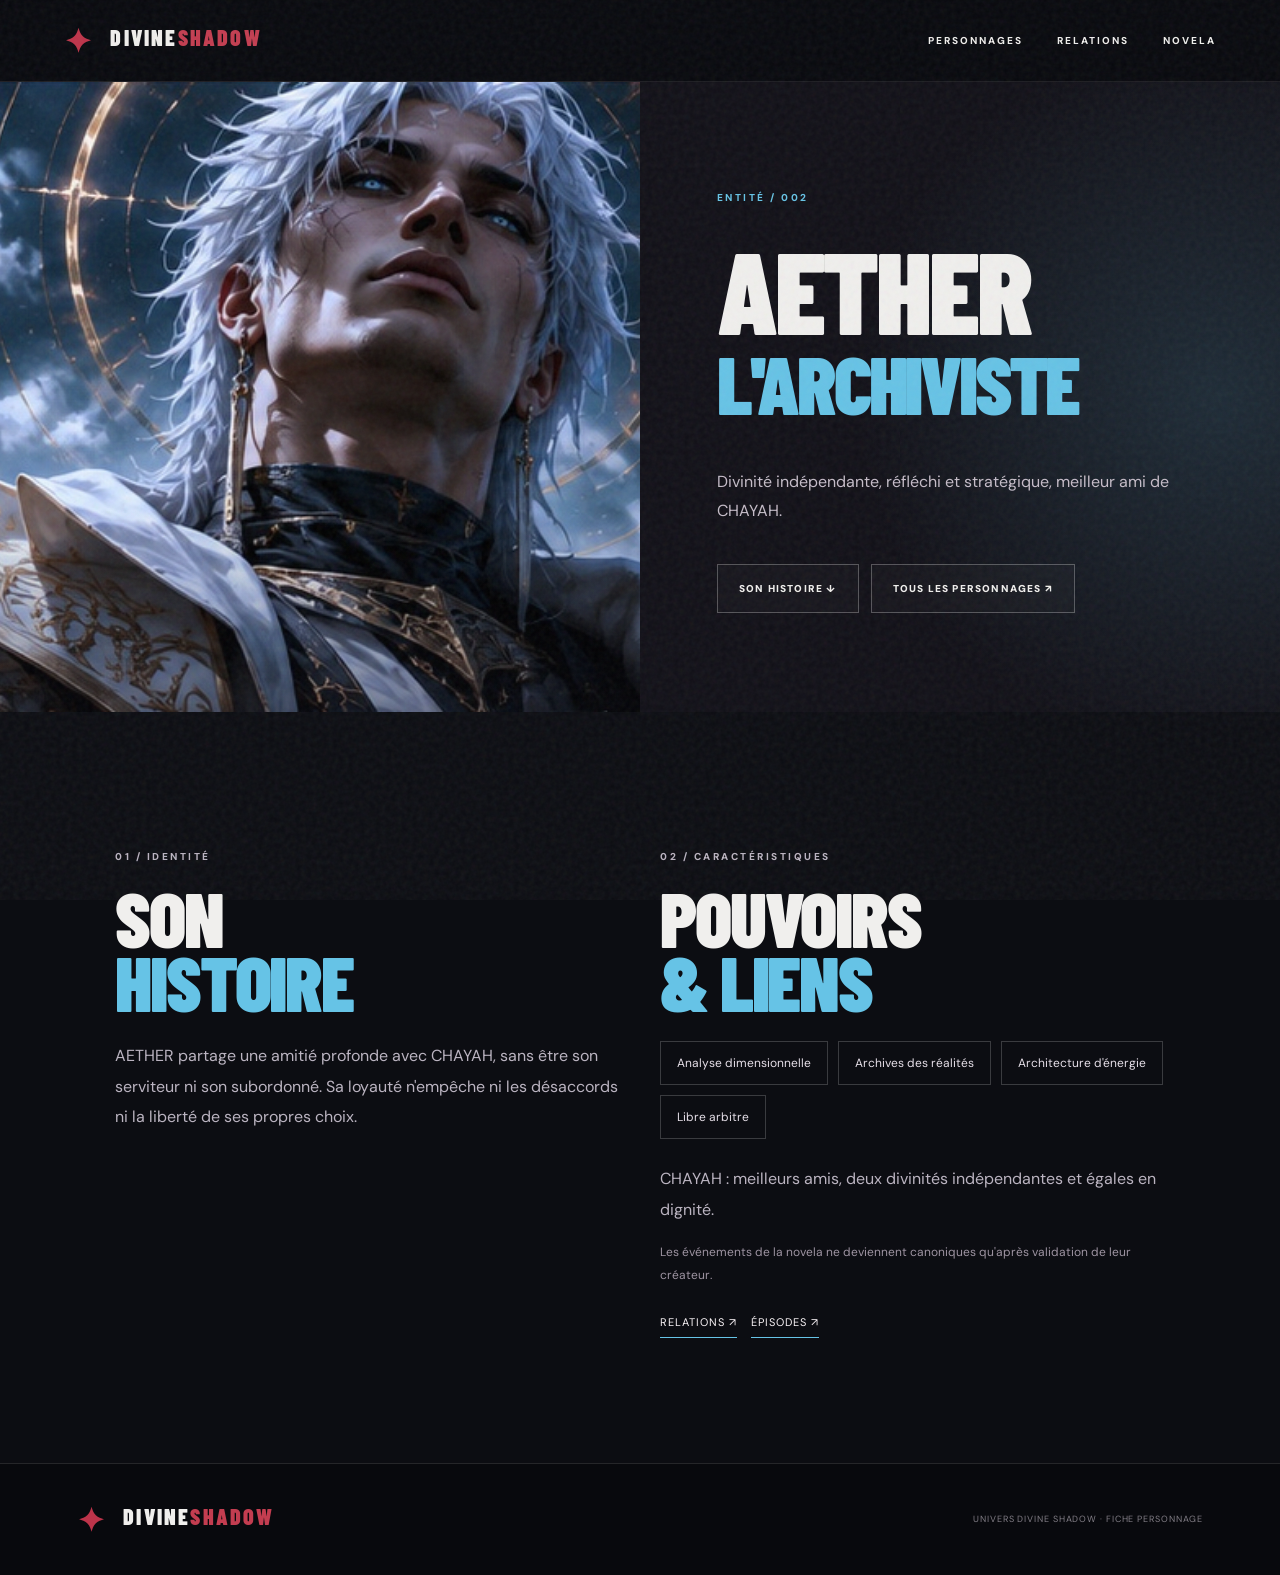
==== aether.html @ e6982efb "Refresh common profile assets for seven-character roster" ====
<!doctype html>
<html lang="fr"><head><meta charset="UTF-8"><meta name="viewport" content="width=device-width,initial-scale=1"><meta name="theme-color" content="#08090d"><meta name="description" content="Fiche personnage — DIVINE SHADOW"><title>Personnage — DIVINE SHADOW</title><link rel="stylesheet" href="./styles.css"><link rel="stylesheet" href="./profile.css?v=4"></head>
<body data-character="aether"><div class="noise"></div><header class="nav"><a class="brand" href="./index.html#accueil"><span class="sigil">✦</span> DIVINE<span>SHADOW</span></a><button id="menu" class="menu" aria-label="Afficher le menu" aria-controls="links" aria-expanded="false">☰</button><nav id="links"><a href="./index.html#personnages">PERSONNAGES</a><a href="./relations.html">RELATIONS</a><a href="./novela.html">NOVELA</a></nav></header>
<main class="profile-shell"><section class="profile-hero"><div class="profile-visual"><img id="profile-image" alt="Portrait du personnage" loading="eager" decoding="async"></div><div class="profile-intro"><p class="eyebrow" id="profile-kind"></p><h1><span id="profile-name"></span><em id="profile-title"></em></h1><p id="profile-intro"></p><div class="profile-actions"><a class="btn outline" href="#identite">SON HISTOIRE ↓</a><a class="btn outline" href="./index.html#personnages">TOUS LES PERSONNAGES ↗</a></div></div></section>
<section id="identite" class="section people"><div class="profile-info"><div><p class="eyebrow">01 / IDENTITÉ</p><h2>SON<br><em>HISTOIRE</em></h2><p id="profile-story"></p></div><div><p class="eyebrow">02 / CARACTÉRISTIQUES</p><h2>POUVOIRS<br><em>& LIENS</em></h2><div id="profile-attributes" class="profile-attributes"></div><p id="profile-relations"></p><p class="profile-note">Les événements de la novela ne deviennent canoniques qu'après validation de leur créateur.</p><div class="profile-related"><a href="./relations.html">RELATIONS ↗</a><a href="./novela.html">ÉPISODES ↗</a></div></div></div></section></main>
<footer><a class="brand" href="./index.html"><span class="sigil">✦</span> DIVINE<span>SHADOW</span></a><p>UNIVERS DIVINE SHADOW · FICHE PERSONNAGE</p></footer><script src="./profile.js?v=5" defer></script></body></html>
---- styles.css ----
@import url('https://fonts.googleapis.com/css2?family=Barlow+Condensed:wght@500;600;700;800;900&family=DM+Sans:wght@400;500;600;700&display=swap');
:root{font-family:'DM Sans',Arial,sans-serif;color:#f0efed;background:#08090d;scroll-behavior:smooth}*{box-sizing:border-box}body{margin:0;overflow-x:hidden}a{color:inherit;text-decoration:none}button{font:inherit;cursor:pointer}::selection{background:#b82135;color:white}.noise{position:fixed;inset:0;opacity:.065;pointer-events:none;z-index:99;background-image:url("data:image/svg+xml,%3Csvg viewBox='0 0 180 180' xmlns='http://www.w3.org/2000/svg'%3E%3Cfilter id='n'%3E%3CfeTurbulence type='fractalNoise' baseFrequency='.94' numOctaves='3' stitchTiles='stitch'/%3E%3C/filter%3E%3Crect width='100%25' height='100%25' filter='url(%23n)'/%3E%3C/svg%3E")}.nav{height:82px;position:fixed;z-index:40;inset:0 0 auto;display:flex;align-items:center;justify-content:space-between;padding:0 clamp(20px,5vw,90px);background:#08090db8;backdrop-filter:blur(18px);border-bottom:1px solid #ffffff16}.brand{font-family:'Barlow Condensed',sans-serif;letter-spacing:.1em;font-weight:900;font-size:22px}.brand span:not(.sigil){color:#c33d50}.sigil{color:#bd344a;font-size:33px;vertical-align:middle;margin-right:10px}nav{display:flex;gap:34px}nav a{font-size:10px;letter-spacing:.2em;font-weight:800;transition:color .2s}nav a:hover{color:#e95e6e}.menu{display:none;background:none;color:white;border:0;font-size:27px}.hero{min-height:100svh;position:relative;display:flex;align-items:center;padding:130px clamp(25px,9vw,170px) 100px;overflow:hidden;background:radial-gradient(ellipse at 82% 38%,#4b14225c,transparent 35%),linear-gradient(110deg,#0a0a0f 30%,#151019 68%,#08090d)}.hero:after{content:'';position:absolute;width:50vw;height:100vh;right:0;top:0;background:repeating-linear-gradient(150deg,transparent 0 90px,#ffffff05 91px 92px);transform:skewX(-11deg);pointer-events:none}.halo{position:absolute;width:min(70vw,830px);aspect-ratio:1;border-radius:50%;right:-15%;top:4%;border:1px solid #9b253046;box-shadow:0 0 0 55px #af182610,0 0 0 130px #af18260a,inset 0 0 120px #a92b3022}.hero-inner{max-width:790px;position:relative;z-index:2}.eyebrow,.overline,.number{letter-spacing:.25em;font-size:10px;font-weight:800;color:#c44858}.eyebrow i{display:inline-block;width:7px;height:7px;border-radius:50%;background:#d92c4b;margin-right:10px;box-shadow:0 0 18px #d92c4b}.overline{color:#a6a2aa;margin:30px 0 12px}h1,h2,h3{font-family:'Barlow Condensed',sans-serif;font-weight:900;letter-spacing:-.028em;line-height:.83;margin:0;text-transform:uppercase}h1{font-size:clamp(95px,16vw,245px)}h1 em,h2 em,h3 em{font-style:normal;color:#ad3347}h1 em{color:transparent;-webkit-text-stroke:2px #c63c51} .intro{max-width:480px;color:#b2aeb8;line-height:1.8;font-size:14px;margin:38px 0}.actions{display:flex;flex-wrap:wrap;gap:12px}.btn{padding:17px 21px;text-align:center;font-size:10px;font-weight:900;letter-spacing:.12em;border:1px solid #ffffff45;transition:background .2s,transform .2s}.btn:hover{transform:translateY(-3px)}.btn.primary{background:#ba354b;border-color:#ba354b}.btn.outline{background:#ffffff05}.btn span{margin-left:18px}.hero-side{position:absolute;right:33px;top:50%;writing-mode:vertical-rl;letter-spacing:.3em;font-size:10px;color:#77727b}.hero-side span{color:#c3384f}.scroll-hint{position:absolute;bottom:32px;left:clamp(25px,9vw,170px);font-size:9px;letter-spacing:.28em;color:#77747c}.scroll-hint span{margin-left:25px;font-size:20px}.section{padding:125px clamp(25px,9vw,170px)}.section-head{max-width:750px;margin-bottom:60px}.section-head h2,.lore h2,.encounter h2{font-size:clamp(55px,8.2vw,118px);margin:25px 0}.section-head>p:last-child{max-width:430px;color:#aaa4b0;line-height:1.7}.people{background:#0c0d12}.character-grid{display:grid;grid-template-columns:1fr 1fr;gap:20px}.character{background:#111218;border:1px solid #ffffff12;overflow:hidden;transition:border .3s,transform .3s}.character:hover,.character:focus-within{border-color:#b8394c80;transform:translateY(-5px)}.character-art{height:390px;position:relative;overflow:hidden;background:linear-gradient(180deg,#20141b,#0b0c11)}.aether .character-art{background:linear-gradient(180deg,#13202a,#0b0c11)}.orb{position:absolute;width:280px;height:280px;border-radius:50%;top:20px;left:50%;transform:translateX(-50%);filter:blur(4px)}.orb-red{background:radial-gradient(circle,#d3374f4a 0,transparent 67%);box-shadow:0 0 100px #6e132d52}.orb-blue{background:radial-gradient(circle,#19b8da40 0,transparent 67%);box-shadow:0 0 100px #0b6c974b}.figure{position:absolute;left:50%;bottom:-40px;transform:translateX(-50%);width:220px;height:330px;filter:drop-shadow(0 0 23px #000)}.figure .hood{width:150px;height:168px;position:absolute;top:16px;left:35px;background:radial-gradient(ellipse at 50% 50%,#161620 0 42%,#05050a 48% 100%);border-radius:45% 45% 30% 30%;box-shadow:inset 0 5px 20px #ffffff14}.figure .mask{position:absolute;top:105px;left:75px;width:75px;height:50px;background:linear-gradient(#08080d,#10111d);border-radius:20px 20px 40px 40px;border-top:3px solid #802235}.figure .shoulders{position:absolute;width:225px;height:175px;bottom:0;background:linear-gradient(115deg,#22232b,#090a10 60%);border-radius:85px 85px 0 0}.figure.silver .hood{background:radial-gradient(ellipse at 50% 42%,#9fa9b5 0 10%,#202b36 45%,#060a10 75%)}.figure.silver .mask{border-top-color:#25b7d2}.figure.silver .shoulders{background:linear-gradient(115deg,#1b2931,#090c13 65%)}.art-caption{position:absolute;bottom:16px;right:15px;font-size:8px;letter-spacing:.13em;color:#a7a1ac}.char-content{padding:34px}.number{color:#77717e}.char-content h3{font-size:clamp(52px,6vw,82px);margin:20px 0}.aether h3 em{color:#4d9bb4}.char-content p{color:#aaa5af;font-size:13px;line-height:1.8;min-height:76px}.explore{border:0;border-top:1px solid #ffffff23;color:#f2edf2;background:none;display:flex;width:100%;justify-content:space-between;padding:20px 0 0;margin-top:30px;font-size:10px;letter-spacing:.16em;font-weight:800}.explore:hover{color:#dc5d72}.lore{min-height:620px;display:flex;align-items:center;background:radial-gradient(ellipse at 85% 40%,#6d1b345c,transparent 42%),#120d15}.lore-inside{max-width:850px}.lore-inside>p:not(.eyebrow){max-width:570px;color:#b4acb5;line-height:1.9}.lore-stats{display:flex;gap:70px;margin-top:50px}.lore-stats div{display:flex;flex-direction:column;gap:8px}.lore-stats strong{font:800 60px 'Barlow Condensed';color:#ece3e9}.lore-stats span{font-size:9px;letter-spacing:.18em;color:#8a7e89}.encounter{text-align:center;background:#0b0c11}.encounter h2{font-size:clamp(45px,7vw,90px)}.dialogue{max-width:790px;margin:50px auto 30px;text-align:left;display:grid;gap:14px}.dialogue div{background:#ffffff05;border:1px solid #ffffff15;padding:24px 30px}.dialogue span{font-size:10px;font-weight:900;color:#cb4055;letter-spacing:.2em}.dialogue div:nth-child(2) span{color:#54a9c1}.dialogue p{margin:15px 0 0;color:#d0cbd3;font-size:17px;line-height:1.6}footer{display:flex;align-items:center;justify-content:space-between;gap:16px;padding:35px 6vw;border-top:1px solid #ffffff1e}footer p,footer>span{font-size:9px;color:#827e86;letter-spacing:.1em}.modal{position:fixed;inset:0;z-index:70;display:none}.modal.open{display:block}.modal-shade{position:absolute;inset:0;background:#000b;backdrop-filter:blur(8px)}.modal-panel{position:absolute;right:0;top:0;bottom:0;width:min(550px,100%);background:#13131b;border-left:1px solid #b2364955;padding:90px clamp(25px,5vw,60px);overflow:auto}.modal-panel h2{font-size:clamp(56px,8vw,100px);margin:30px 0}.modal-panel>p:not(.eyebrow){line-height:1.8;color:#b9b2bd}.close{position:absolute;top:28px;right:30px;border:0;background:none;color:white;font-size:35px}.powers{margin:40px 0;display:flex;gap:9px;flex-wrap:wrap}.powers span{border:1px solid #ffffff25;padding:11px 12px;color:#e3dce5;font-size:10px;letter-spacing:.05em}.modal-note{font-size:11px!important;color:#8b8290!important;border-top:1px solid #ffffff25;padding-top:25px}body.lock{overflow:hidden}@media(max-width:800px){.nav{height:70px}.menu{display:block}nav{display:none;position:absolute;left:0;right:0;top:70px;flex-direction:column;padding:25px;background:#0c0d13;border-bottom:1px solid #ffffff22}nav.open{display:flex}.hero{padding-top:140px;min-height:780px}.hero-side{display:none}.character-grid{grid-template-columns:1fr}.character-art{height:330px}.section{padding-top:85px;padding-bottom:85px}.lore-stats{gap:35px}footer{flex-wrap:wrap}}@media(prefers-reduced-motion:reduce){*,*:before,*:after{scroll-behavior:auto!important;transition:none!important}}
.chayah .character-art .figure,.chayah .character-art .orb{display:none}

/* Portraits cinématiques approuvés : fichiers PNG présents dans assets */
.chayah .character-art{background-image:linear-gradient(0deg,rgba(7,8,13,.20),transparent 55%),url('./assets/chayah_hd_candidate.jpg')}
.aether .character-art{background-image:linear-gradient(0deg,rgba(7,8,13,.20),transparent 55%),url('./assets/aether_hd_candidate.jpg')}

/* Galerie trois personnages et portraits validés */
@media(min-width:1050px){.character-grid{grid-template-columns:repeat(3,minmax(0,1fr))}.char-content{padding:26px}.char-content h3{font-size:clamp(48px,5vw,72px)}.character-art{height:350px}}
.aether .character-art .figure,.aether .character-art .orb{display:none}
.maileiz-art{display:flex;align-items:center;justify-content:center;background:radial-gradient(ellipse at 50% 40%,#9a2a3590,transparent 48%),linear-gradient(125deg,#24101a,#0c0c14 75%);border-bottom:1px solid #b3495430}
.maileiz-sigil{font-family:serif;font-size:clamp(130px,16vw,220px);color:#f2797988;text-shadow:0 0 45px #ee364a75;user-select:none}
.maileiz .char-content h3 em{color:#e66a62}
.character-art .art-caption{z-index:2;text-shadow:0 1px 7px #000}

/* Ajouts : SERAPHYRA et vitrine de la novela */
.seraphyra-art{display:flex;align-items:center;justify-content:center;background:radial-gradient(ellipse at 48% 35%,#a787bc50,transparent 47%),linear-gradient(140deg,#241a2d,#090b12 75%);border-bottom:1px solid #8969a045}
.seraphyra-sigil{font-family:serif;font-size:clamp(125px,15vw,220px);color:#d8bce48c;text-shadow:0 0 40px #a174c26b;user-select:none}
.seraphyra .char-content h3 em{color:#ae8bc1}
@media(min-width:1050px){.character-grid{grid-template-columns:repeat(4,minmax(0,1fr));gap:15px}.character-art{height:305px}.char-content{padding:22px}.char-content h3{font-size:clamp(41px,4.2vw,61px)}.char-content p{font-size:12px}}
.novela-teaser{background:radial-gradient(ellipse at 70% 45%,#5a243c55,transparent 48%),#151019}
.novela-teaser h2{font-size:clamp(52px,9vw,120px);margin:24px 0}
.novela-teaser>p:not(.eyebrow){max-width:650px;line-height:1.9;color:#bdb0be;margin-bottom:30px}

/* Correction : un seul portrait par carte, aucun carrelage d'image */
.chayah .character-art,.aether .character-art{background-repeat:no-repeat;background-size:cover;background-position:center center}
.chayah .character-art .art-caption,.aether .character-art .art-caption{display:none}

/* Portraits féminins fournis et présents dans le dépôt GitHub */
.maileiz .character-art{background-image:linear-gradient(0deg,rgba(7,8,13,.18),transparent 60%),url("./assets/Guerri%C3%A8re%20de%20feu%20dans%20les%20ruines%20en%20flammes.png");background-size:cover;background-position:center 30%;background-repeat:no-repeat;display:block}
.seraphyra .character-art{background-image:linear-gradient(0deg,rgba(7,8,13,.18),transparent 60%),url("./assets/Image%20ChatGPT%205%20nov.%202026%2C%2017_14_06.png");background-size:cover;background-position:center 30%;background-repeat:no-repeat;display:block}
.maileiz .character-art .maileiz-sigil,.seraphyra .character-art .seraphyra-sigil{display:none}
.maileiz .character-art .art-caption,.seraphyra .character-art .art-caption{display:none}

/* Photos intégrées directement dans le HTML : cadrage stable et sans répétition */
.maileiz .character-art,.seraphyra .character-art{background-image:none!important}
.character-art .portrait-photo{display:block;width:100%;height:100%;object-fit:cover;object-position:center 28%;border:0}

/* Casting étendu : concepts visuels en attente d'illustrations officielles */
.concept-art{display:flex;align-items:center;justify-content:center;position:relative;background:radial-gradient(circle at 50% 42%,color-mix(in srgb,var(--concept-color) 32%,transparent),transparent 58%),#101019}
.concept-symbol{font:400 150px Georgia,serif;color:var(--concept-color);opacity:.7;text-shadow:0 0 50px var(--concept-color)}
.concept-art .art-caption{color:#d7cfd9}
.new-character .char-content h3 em{color:var(--concept-color,#a48fbb)}
@media(min-width:1050px){.character-grid{grid-template-columns:repeat(4,minmax(0,1fr))}}
---- profile.css ----
/* DIVINE SHADOW — fiche commune à tous les personnages */
.profile-shell{padding-top:82px;min-height:100svh;background:#0c0c12}
.profile-hero{display:grid;grid-template-columns:minmax(0,1fr) minmax(0,1fr);min-height:630px}
.profile-visual{min-height:580px;position:relative;background:#18131c;overflow:hidden}
.profile-visual img{display:block;width:100%;height:100%;object-fit:cover;object-position:center 40%;position:absolute;inset:0}
.profile-visual::after{content:"";position:absolute;inset:0;background:linear-gradient(0deg,#090a12a8,transparent 43%);pointer-events:none}
.profile-intro{display:flex;justify-content:center;flex-direction:column;padding:clamp(32px,6vw,94px);background:radial-gradient(circle at 90% 50%,color-mix(in srgb,var(--accent) 15%,transparent),transparent 55%),#111017}
.profile-intro .eyebrow{color:var(--accent)}
.profile-intro h1{font-size:clamp(65px,9vw,138px);line-height:.87;margin:25px 0 32px;overflow-wrap:anywhere}
.profile-intro h1 em{display:block;color:var(--accent);-webkit-text-stroke:0;font-size:.7em;margin-top:9px}
.profile-intro p:not(.eyebrow){color:#c6bdc9;line-height:1.85;max-width:600px}
.profile-actions{display:flex;gap:12px;flex-wrap:wrap;margin-top:22px}
.profile-info{display:grid;grid-template-columns:minmax(0,1fr) minmax(0,1fr);gap:40px;max-width:1260px;margin:auto}
.profile-info h2{font-size:clamp(45px,6vw,86px);margin:20px 0 28px}
.profile-info h2 em{color:var(--accent)}
.profile-info p{color:#bbb4c1;line-height:1.9}
.profile-attributes{display:flex;gap:10px;flex-wrap:wrap;margin:25px 0}
.profile-attributes span{border:1px solid #ffffff30;padding:13px 16px;font-size:12px;color:#e6dfe8}
.profile-related{margin-top:28px;display:flex;flex-wrap:wrap;gap:14px}
.profile-related a{border-bottom:1px solid var(--accent);padding-bottom:8px;color:#faf4f7;font-size:11px;letter-spacing:.09em}
.profile-note{font-size:12px;color:#9e94a2!important}
@media(max-width:850px){.profile-shell{padding-top:70px}.profile-hero,.profile-info{grid-template-columns:1fr}.profile-visual{min-height:360px;aspect-ratio:16/10}.profile-intro{padding:48px 24px 65px}.profile-intro h1{font-size:clamp(65px,13vw,110px)}}


/* Composition uniforme : portrait plein cadre pour les quatre fiches */
.profile-hero{grid-template-columns:repeat(2,minmax(0,1fr));min-height:630px}
.profile-visual{display:block;position:relative;min-height:580px;overflow:hidden;background:#101018}
.profile-visual img{display:block;position:absolute;inset:0;width:100%;height:100%;object-fit:cover;object-position:center center;max-height:none;box-shadow:none}
.profile-visual::after{content:"";position:absolute;inset:0;background:linear-gradient(0deg,#090a1270,transparent 32%);pointer-events:none}
@media(max-width:850px){.profile-hero{grid-template-columns:1fr}.profile-visual{min-height:360px;aspect-ratio:16/10}}

/* Absence d'illustration validée : état neutre, sans fausse photo */
.profile-visual.portrait-pending{display:flex;align-items:center;justify-content:center;background:radial-gradient(circle at 50% 40%,color-mix(in srgb,var(--accent) 28%,transparent),transparent 52%),#0d0e16}
.profile-visual.portrait-pending::before{content:"ILLUSTRATION OFFICIELLE À VALIDER";position:relative;z-index:1;max-width:280px;text-align:center;letter-spacing:.23em;font-size:12px;font-weight:800;line-height:2;color:#d1c6d2}
.profile-visual.portrait-pending::after{display:none}
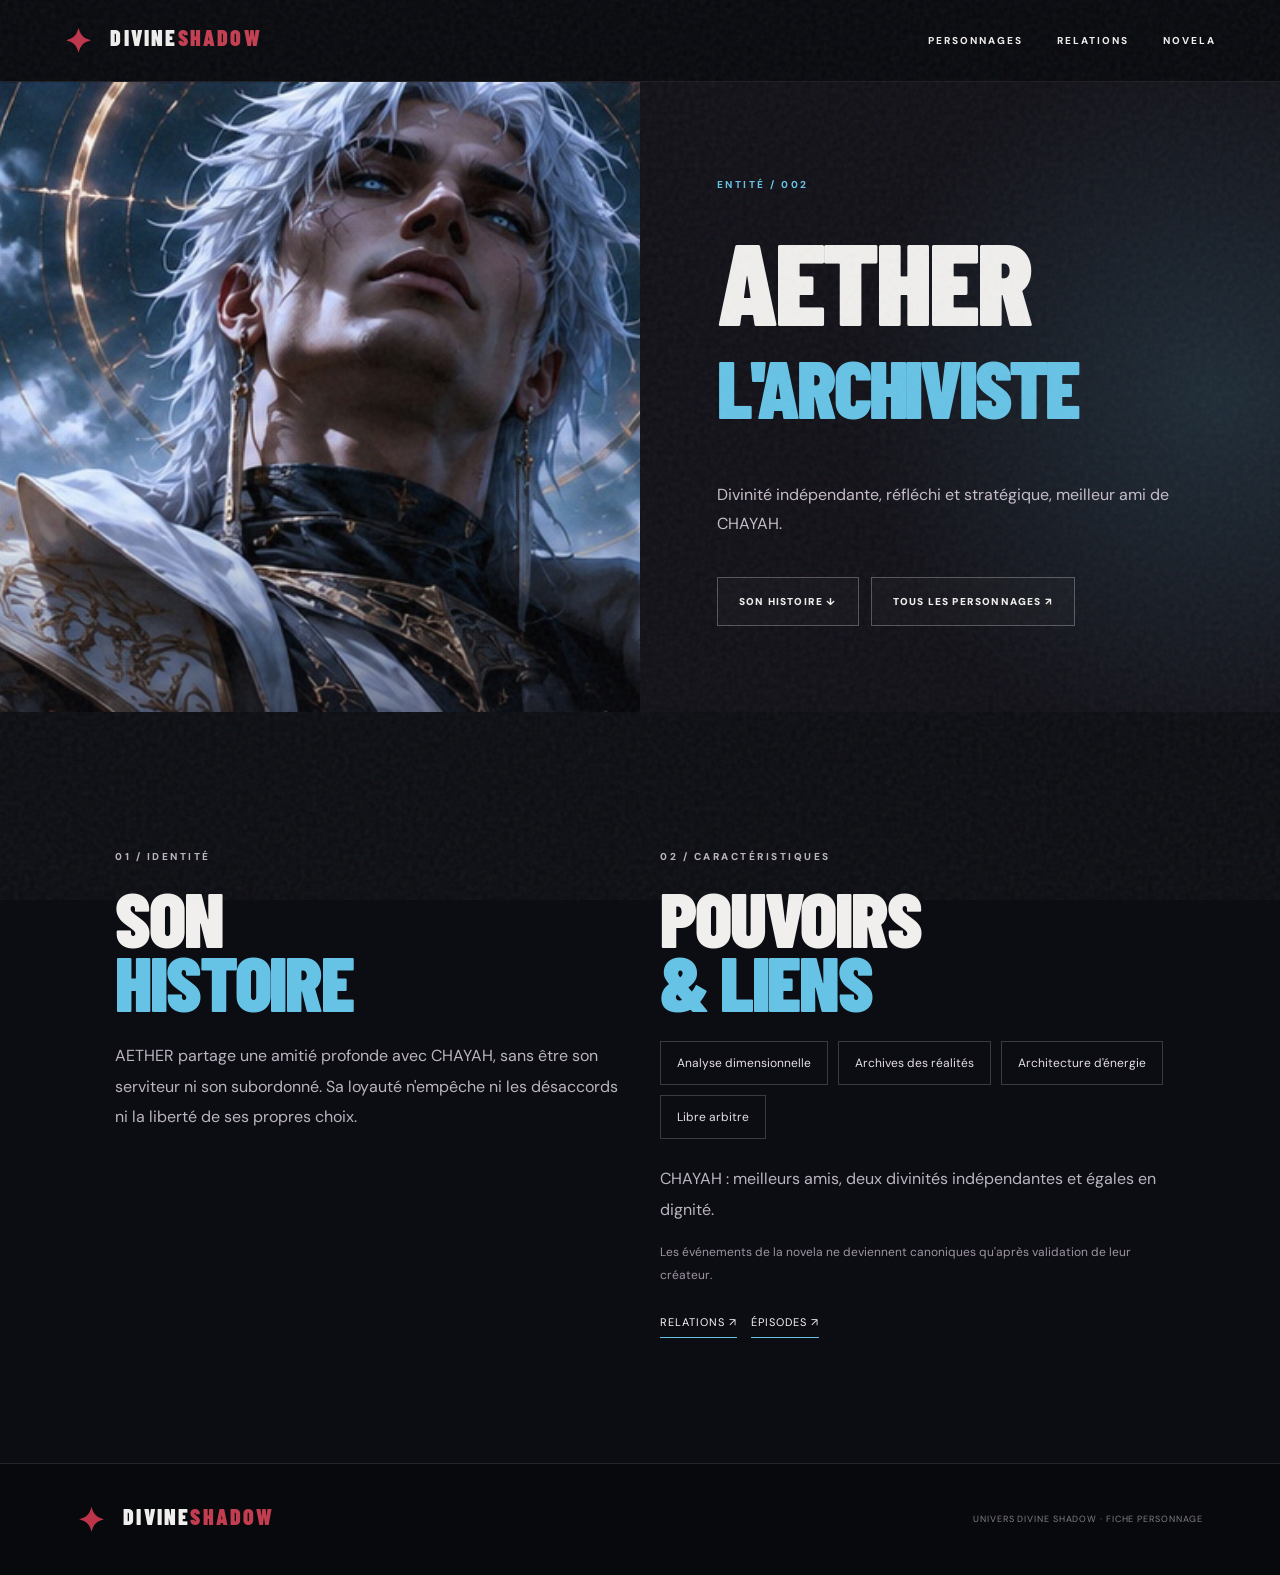
==== commit 721e51ed: "Load audited shared profile rules v10" ====
--- a/aether.html
+++ b/aether.html
@@ -1,6 +1,6 @@
 <!doctype html>
-<html lang="fr"><head><meta charset="UTF-8"><meta name="viewport" content="width=device-width,initial-scale=1"><meta name="theme-color" content="#08090d"><meta name="description" content="Fiche personnage — DIVINE SHADOW"><title>Personnage — DIVINE SHADOW</title><link rel="stylesheet" href="./styles.css"><link rel="stylesheet" href="./profile.css?v=4"></head>
+<html lang="fr"><head><meta charset="UTF-8"><meta name="viewport" content="width=device-width,initial-scale=1"><meta name="theme-color" content="#08090d"><meta name="description" content="Fiche personnage — DIVINE SHADOW"><title>Personnage — DIVINE SHADOW</title><link rel="stylesheet" href="./styles.css"><link rel="stylesheet" href="./profile.css?v=10"></head>
 <body data-character="aether"><div class="noise"></div><header class="nav"><a class="brand" href="./index.html#accueil"><span class="sigil">✦</span> DIVINE<span>SHADOW</span></a><button id="menu" class="menu" aria-label="Afficher le menu" aria-controls="links" aria-expanded="false">☰</button><nav id="links"><a href="./index.html#personnages">PERSONNAGES</a><a href="./relations.html">RELATIONS</a><a href="./novela.html">NOVELA</a></nav></header>
 <main class="profile-shell"><section class="profile-hero"><div class="profile-visual"><img id="profile-image" alt="Portrait du personnage" loading="eager" decoding="async"></div><div class="profile-intro"><p class="eyebrow" id="profile-kind"></p><h1><span id="profile-name"></span><em id="profile-title"></em></h1><p id="profile-intro"></p><div class="profile-actions"><a class="btn outline" href="#identite">SON HISTOIRE ↓</a><a class="btn outline" href="./index.html#personnages">TOUS LES PERSONNAGES ↗</a></div></div></section>
 <section id="identite" class="section people"><div class="profile-info"><div><p class="eyebrow">01 / IDENTITÉ</p><h2>SON<br><em>HISTOIRE</em></h2><p id="profile-story"></p></div><div><p class="eyebrow">02 / CARACTÉRISTIQUES</p><h2>POUVOIRS<br><em>& LIENS</em></h2><div id="profile-attributes" class="profile-attributes"></div><p id="profile-relations"></p><p class="profile-note">Les événements de la novela ne deviennent canoniques qu'après validation de leur créateur.</p><div class="profile-related"><a href="./relations.html">RELATIONS ↗</a><a href="./novela.html">ÉPISODES ↗</a></div></div></div></section></main>
-<footer><a class="brand" href="./index.html"><span class="sigil">✦</span> DIVINE<span>SHADOW</span></a><p>UNIVERS DIVINE SHADOW · FICHE PERSONNAGE</p></footer><script src="./profile.js?v=5" defer></script></body></html>+<footer><a class="brand" href="./index.html"><span class="sigil">✦</span> DIVINE<span>SHADOW</span></a><p>UNIVERS DIVINE SHADOW · FICHE PERSONNAGE</p></footer><script src="./profile.js?v=10" defer></script></body></html>
--- a/styles.css
+++ b/styles.css
@@ -43,3 +43,22 @@
 .concept-art .art-caption{color:#d7cfd9}
 .new-character .char-content h3 em{color:var(--concept-color,#a48fbb)}
 @media(min-width:1050px){.character-grid{grid-template-columns:repeat(4,minmax(0,1fr))}}
+
+/* DIVINE SHADOW — section antagonistes */
+.antagonist-section{background:radial-gradient(ellipse at 50% 20%,#531e3550,transparent 65%),#0c0a10}
+.antagonist-art{background:radial-gradient(circle at 50% 50%,color-mix(in srgb,var(--villain-accent) 32%,transparent),transparent 56%),#0d0b12;display:flex;align-items:center;justify-content:center;position:relative}
+.antagonist-glyph{font:normal clamp(110px,11vw,180px) Georgia,serif;color:var(--villain-accent);text-shadow:0 0 50px color-mix(in srgb,var(--villain-accent) 55%,transparent);opacity:.8}
+.villain-card .char-content h3 em{color:var(--villain-accent)}
+.roster-note{font-size:12px;color:#aaa0ab;margin-top:24px;line-height:1.8}
+@media(min-width:1050px){.antagonist-section .character-grid{grid-template-columns:repeat(3,minmax(0,1fr))}}
+
+
+/* Galeries communes : personnages et antagonistes utilisent les mêmes mesures.
+   Seuls les accents chromatiques propres à chaque identité changent. */
+.people .character-grid{display:grid;grid-template-columns:repeat(auto-fit,minmax(min(100%,290px),1fr));gap:15px}
+.people .character .character-art{height:305px;aspect-ratio:auto;position:relative;overflow:hidden}
+.people .character .portrait-photo{display:block;width:100%;height:100%;object-fit:cover;object-position:center center}
+.people .character .char-content{padding:22px}
+.people .character .char-content h3{font-size:clamp(31px,3vw,52px);line-height:1.05;margin:18px 0 20px;overflow-wrap:break-word;word-break:normal}
+.people .character .char-content h3 em{display:block;font-size:.9em;line-height:1.12}
+@media(max-width:800px){.people .character-grid{grid-template-columns:repeat(auto-fit,minmax(min(100%,270px),1fr))}.people .character .character-art{height:330px}}
--- a/profile.css
+++ b/profile.css
@@ -33,3 +33,11 @@
 .profile-visual.portrait-pending{display:flex;align-items:center;justify-content:center;background:radial-gradient(circle at 50% 40%,color-mix(in srgb,var(--accent) 28%,transparent),transparent 52%),#0d0e16}
 .profile-visual.portrait-pending::before{content:"ILLUSTRATION OFFICIELLE À VALIDER";position:relative;z-index:1;max-width:280px;text-align:center;letter-spacing:.23em;font-size:12px;font-weight:800;line-height:2;color:#d1c6d2}
 .profile-visual.portrait-pending::after{display:none}
+
+
+/* Fiches uniformes : ces réglages s'appliquent à TOUS les personnages. */
+.profile-intro h1{overflow-wrap:normal;word-break:normal;line-height:.94}
+.profile-intro h1 em{line-height:1.1;overflow-wrap:break-word}
+.profile-intro h1.long-subtitle em{font-size:clamp(32px,3.65vw,58px)}
+.profile-visual img{position:absolute;inset:0;width:100%;height:100%;object-fit:cover;object-position:center center}
+@media(max-width:850px){.profile-intro h1.long-subtitle em{font-size:clamp(32px,6.7vw,54px)}}
